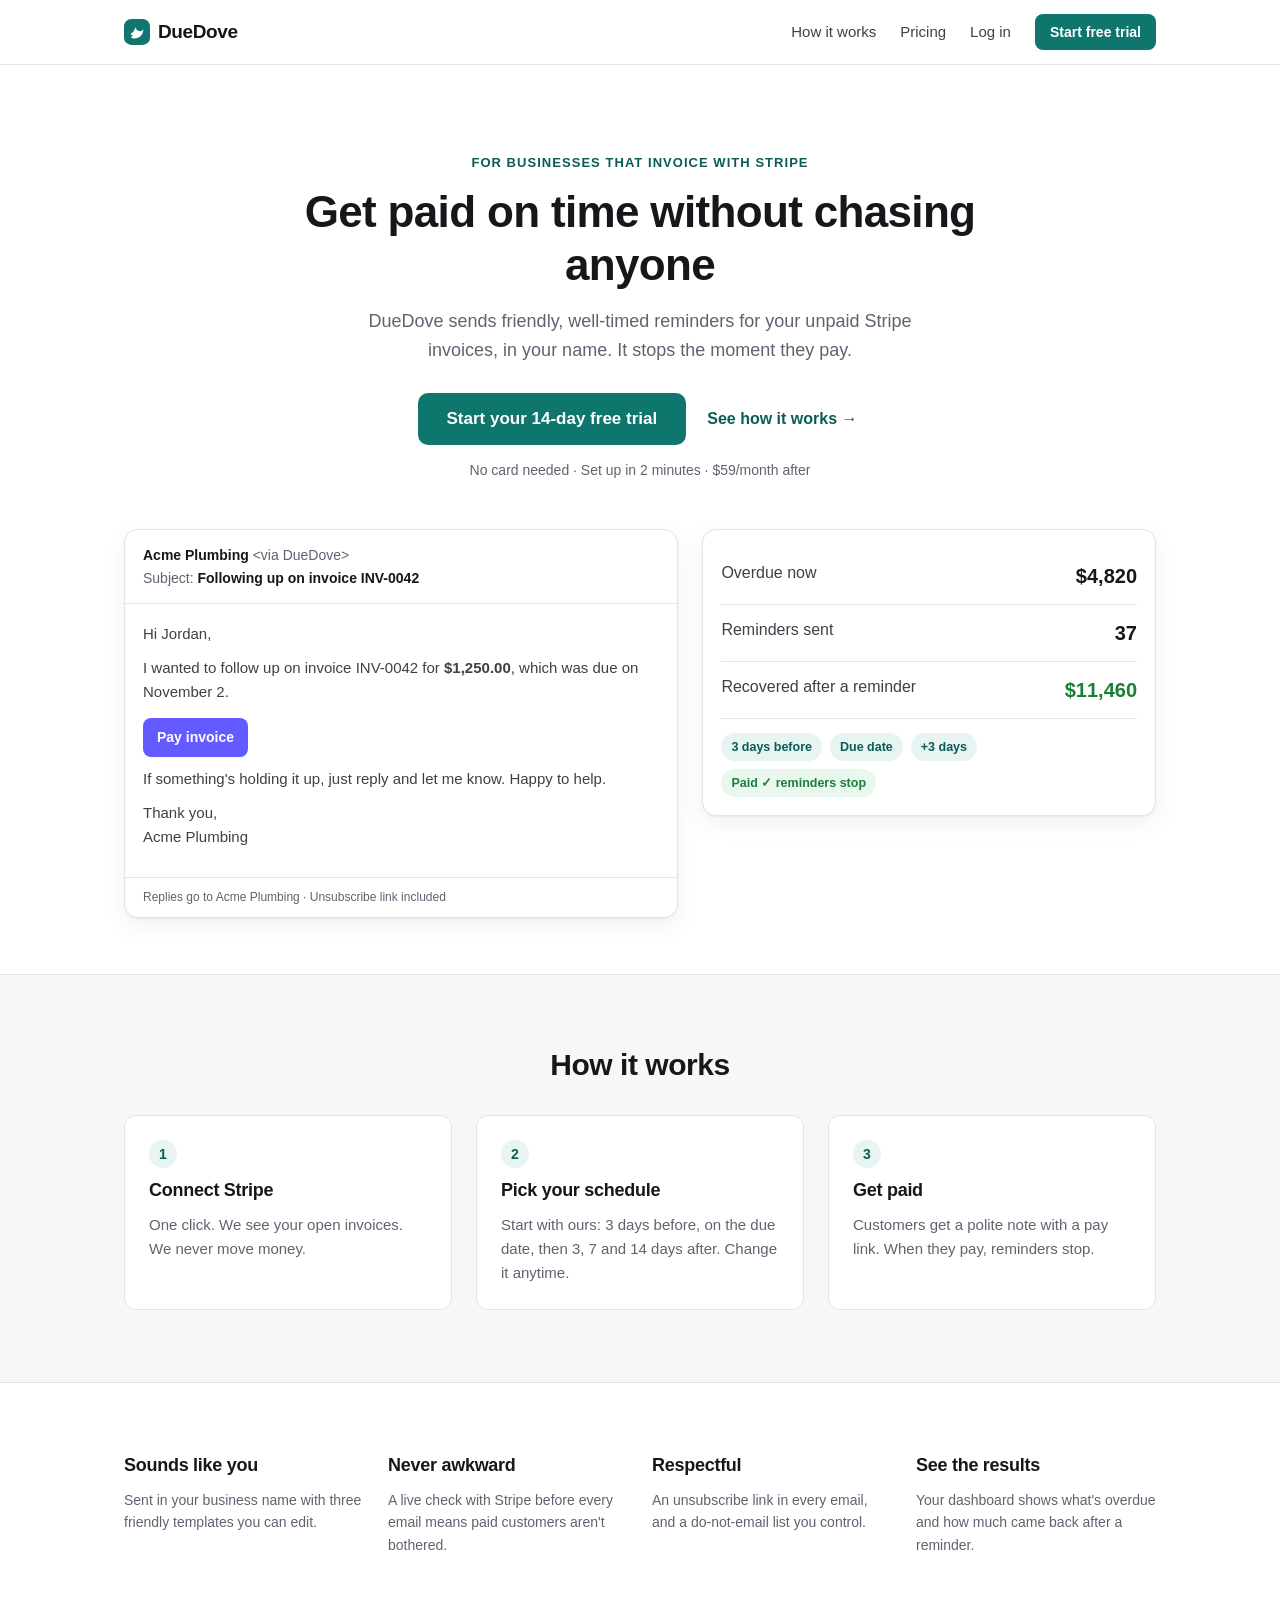
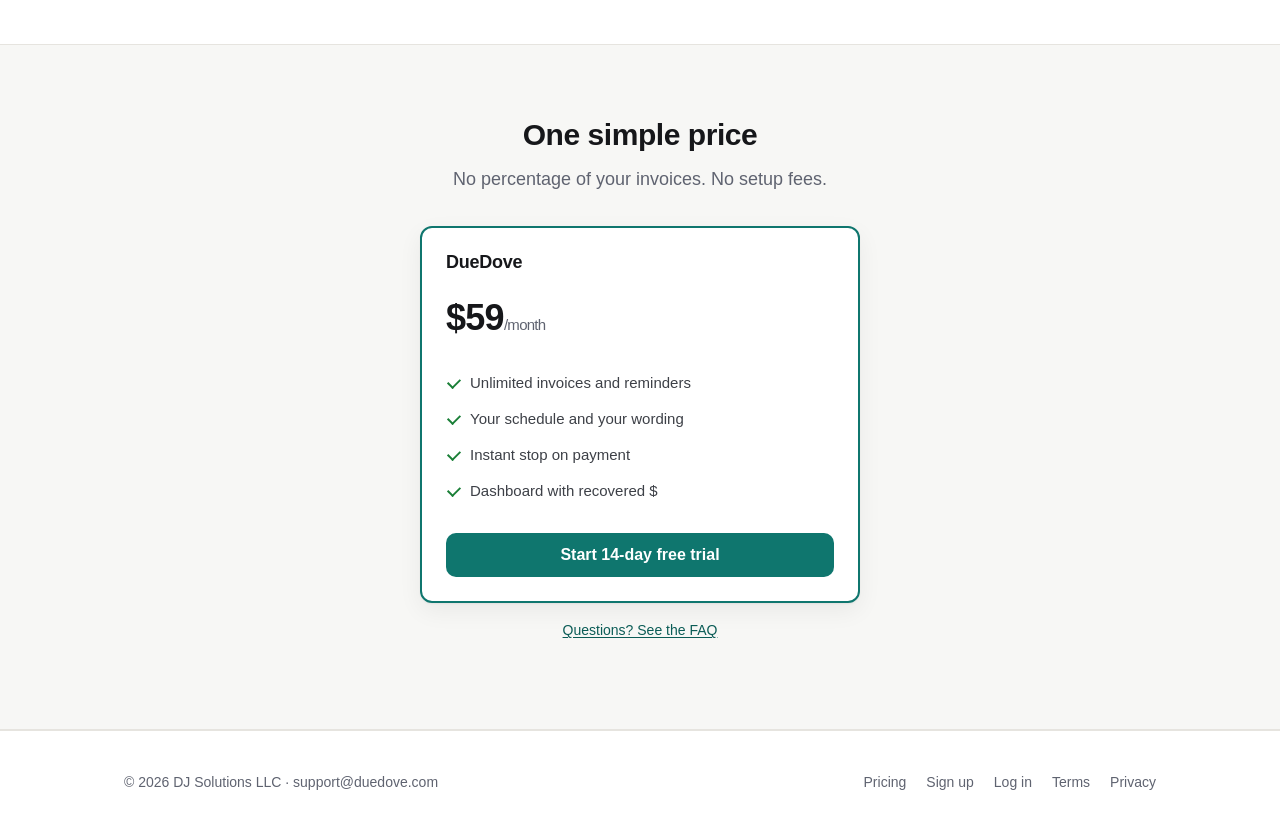
==== index.html @ 16558e78 "DueDove site: landing, pricing, signup, draft legal" ====
<!doctype html><html lang="en"><head><meta charset="utf-8"><meta http-equiv="Content-Security-Policy" content="default-src 'self'; style-src 'self' 'unsafe-inline'; img-src 'self' data:; form-action https://app.duedove.com; base-uri 'none'; object-src 'none'"><meta name="referrer" content="no-referrer">
<meta name="viewport" content="width=device-width,initial-scale=1"><title>DueDove: polite reminders for overdue Stripe invoices</title><meta name="description" content="DueDove connects to Stripe and sends friendly, scheduled reminders for overdue invoices, in your name. Stops the moment they pay. $59/month, 14-day free trial."><meta name="theme-color" content="#ffffff"><link rel="icon" href="data:image/svg+xml,%3Csvg xmlns='http://www.w3.org/2000/svg' viewBox='0 0 32 32'%3E%3Crect width='32' height='32' rx='9' fill='%230f766e'/%3E%3Cpath d='M8 18c3-1 5-4 6-8 1 3 3 5 7 5l3-2-1 4c-1 4-5 7-10 7-2 0-4-1-5-2l3-1c-1-1-2-2-3-3z' fill='%23fff'/%3E%3C/svg%3E"><link rel="stylesheet" href="/style.css"></head><body>
<header class="top"><div class="wrap"><a class="logo" href="/"><svg viewBox="0 0 32 32" aria-hidden="true"><rect width="32" height="32" rx="9" fill="#0f766e"/><path d="M8 18c3-1 5-4 6-8 1 3 3 5 7 5l3-2-1 4c-1 4-5 7-10 7-2 0-4-1-5-2l3-1c-1-1-2-2-3-3z" fill="#fff"/></svg>DueDove</a><nav class="nav"><a class="hide-sm" href="/#how">How it works</a><a class="hide-sm" href="/pricing.html">Pricing</a><a href="https://app.duedove.com/login">Log in</a><a class="btn sm" href="/signup.html">Start free trial</a></nav></div></header>
<main>
<section class="hero center"><div class="wrap">
<div class="eyebrow">For businesses that invoice with Stripe</div>
<h1>Get paid on time without chasing anyone</h1>
<p class="lead">DueDove sends friendly, well-timed reminders for your unpaid Stripe invoices, in your name. It stops the moment they pay.</p>
<div class="actions"><a class="btn lg" href="/signup.html">Start your 14-day free trial</a><a class="btn link" href="#how">See how it works →</a></div>
<p class="small" style="margin-top:14px">No card needed · Set up in 2 minutes · $59/month after</p>
<div class="mock"><div class="mail"><div class="hd"><b>Acme Plumbing</b> &lt;via DueDove&gt;<br>Subject: <b>Following up on invoice INV-0042</b></div>
<div class="bd"><p>Hi Jordan,</p><p>I wanted to follow up on invoice INV-0042 for <b>$1,250.00</b>, which was due on November 2.</p><span class="pay">Pay invoice</span><p>If something's holding it up, just reply and let me know. Happy to help.</p><p>Thank you,<br>Acme Plumbing</p></div>
<div class="ft">Replies go to Acme Plumbing · Unsubscribe link included</div></div>
<div class="dash"><div class="k"><span>Overdue now</span><b>$4,820</b></div><div class="k"><span>Reminders sent</span><b>37</b></div><div class="k good"><span>Recovered after a reminder</span><b>$11,460</b></div>
<div class="timeline"><span>3 days before</span><span>Due date</span><span>+3 days</span><span class="paid">Paid ✓ reminders stop</span></div></div></div>
</div></section>
<section class="soft" id="how"><div class="wrap"><h2 class="center" style="margin-bottom:32px">How it works</h2><div class="grid g3">
<div class="card step"><div class="n">1</div><h3>Connect Stripe</h3><p>One click. We see your open invoices. We never move money.</p></div>
<div class="card step"><div class="n">2</div><h3>Pick your schedule</h3><p>Start with ours: 3 days before, on the due date, then 3, 7 and 14 days after. Change it anytime.</p></div>
<div class="card step"><div class="n">3</div><h3>Get paid</h3><p>Customers get a polite note with a pay link. When they pay, reminders stop.</p></div></div></div></section>
<section><div class="wrap"><div class="grid g4">
<div><h3>Sounds like you</h3><p class="small">Sent in your business name with three friendly templates you can edit.</p></div>
<div><h3>Never awkward</h3><p class="small">A live check with Stripe before every email means paid customers aren't bothered.</p></div>
<div><h3>Respectful</h3><p class="small">An unsubscribe link in every email, and a do-not-email list you control.</p></div>
<div><h3>See the results</h3><p class="small">Your dashboard shows what's overdue and how much came back after a reminder.</p></div></div></div></section>
<section class="soft"><div class="wrap center"><h2>One simple price</h2><p class="lead">No percentage of your invoices. No setup fees.</p>
<div class="card plan pop price-hero" style="text-align:left"><h3>DueDove</h3><div class="price">$59<small>/month</small></div><ul><li>Unlimited invoices and reminders</li><li>Your schedule and your wording</li><li>Instant stop on payment</li><li>Dashboard with recovered $</li></ul><a class="btn" href="/signup.html">Start 14-day free trial</a></div>
<p class="small" style="margin-top:16px"><a href="/pricing.html">Questions? See the FAQ</a></p></div></section>
</main>
<footer><div class="wrap"><div>© 2026 DJ Solutions LLC · <a href="mailto:support@duedove.com">support@duedove.com</a></div><nav><a href="/pricing.html">Pricing</a><a href="/signup.html">Sign up</a><a href="https://app.duedove.com/login">Log in</a><a href="/terms.html">Terms</a><a href="/privacy.html">Privacy</a></nav></div></footer></body></html>
---- style.css ----
/* DueDove — calm, friendly, trustworthy. Type scale: 14/16/18/22/30/44. Spacing: 4/8/12/16/24/32/48/72/96 */
:root{
  --bg:#ffffff;--soft:#f7f7f5;--line:#e6e4df;--ink:#16171a;--body:#3d4047;--mute:#5f6370;
  --brand:#0f766e;--brand-ink:#0b5c56;--brand-soft:#e7f4f1;--code:#14161b;--code-ink:#e6e8ee;--ok:#1a7f37;--err:#b42318;
  --r:12px;--shadow:0 1px 2px rgba(16,17,20,.05),0 8px 24px rgba(16,17,20,.06);
  --font:-apple-system,BlinkMacSystemFont,"Segoe UI",Inter,Roboto,Helvetica,Arial,sans-serif;
  --mono:ui-monospace,SFMono-Regular,"SF Mono",Menlo,Consolas,monospace;
}
*{box-sizing:border-box}html{-webkit-text-size-adjust:100%}
body{margin:0;background:var(--bg);color:var(--body);font:16px/1.6 var(--font);-webkit-font-smoothing:antialiased}
img{max-width:100%;display:block}
a{color:var(--brand-ink);text-underline-offset:2px}a:hover{color:var(--brand)}
:focus-visible{outline:3px solid #5eb8ad;outline-offset:2px;border-radius:6px}
h1,h2,h3{color:var(--ink);line-height:1.2;letter-spacing:-.015em;margin:0 0 12px}
h1{font-size:44px;font-weight:750}h2{font-size:30px;font-weight:700}h3{font-size:18px;font-weight:650}
p{margin:0 0 16px}.lead{font-size:18px;color:var(--mute);max-width:600px}
.small{font-size:14px;color:var(--mute)}.center{text-align:center}.center .lead{margin-left:auto;margin-right:auto}
.wrap{max-width:1080px;margin:0 auto;padding:0 24px}.narrow{max-width:640px}
/* header */
.top{position:sticky;top:0;z-index:10;background:rgba(255,255,255,.9);backdrop-filter:saturate(1.4) blur(10px);border-bottom:1px solid var(--line)}
.top .wrap{display:flex;align-items:center;justify-content:space-between;height:64px;gap:16px}
.logo{display:flex;align-items:center;gap:8px;font-weight:800;font-size:19px;color:var(--ink);text-decoration:none;letter-spacing:-.02em}
.logo svg{width:26px;height:26px;flex:none}
.nav{display:flex;align-items:center;gap:24px}.nav a{color:var(--body);text-decoration:none;font-size:15px}.nav a:hover,.nav a[aria-current]{color:var(--ink)}
.nav a.btn{color:#fff}
/* buttons */
.btn{display:inline-flex;align-items:center;justify-content:center;gap:8px;min-height:44px;padding:0 20px;border-radius:10px;border:1px solid transparent;
  background:var(--brand);color:#fff;font:600 16px/1 var(--font);text-decoration:none;cursor:pointer;transition:background .15s,border-color .15s}
.btn:hover{background:var(--brand-ink);color:#fff}.btn:disabled{opacity:.6;cursor:wait}
.btn.lg{min-height:52px;padding:0 28px;font-size:17px}.btn.sm{min-height:36px;padding:0 14px;font-size:14px;border-radius:8px}
.btn.alt{background:#fff;color:var(--ink);border-color:var(--line)}.btn.alt:hover{border-color:#c9c6bf;background:var(--soft);color:var(--ink)}
.btn.link{background:none;color:var(--brand-ink);padding:0 4px}.btn.link:hover{text-decoration:underline;background:none}
/* sections */
section{padding:72px 0}section.tight{padding:48px 0}.soft{background:var(--soft);border-top:1px solid var(--line);border-bottom:1px solid var(--line)}
.eyebrow{font-size:13px;font-weight:700;letter-spacing:.08em;text-transform:uppercase;color:var(--brand-ink);margin-bottom:12px}
.hero{padding:88px 0 56px}.hero h1{max-width:760px;margin:0 auto 16px}.hero .actions{display:flex;gap:16px;justify-content:center;align-items:center;flex-wrap:wrap;margin-top:28px}
.grid{display:grid;gap:24px}.g2{grid-template-columns:1fr 1fr}.g3{grid-template-columns:repeat(3,1fr)}.g4{grid-template-columns:repeat(4,1fr)}
.card{background:#fff;border:1px solid var(--line);border-radius:var(--r);padding:24px}
.card p{color:var(--mute);margin:0;font-size:15px}
.step .n{display:inline-grid;place-items:center;width:28px;height:28px;border-radius:50%;background:var(--brand-soft);color:var(--brand-ink);font-weight:700;font-size:14px;margin-bottom:12px}
/* demo */
.demo{display:grid;grid-template-columns:1.25fr .75fr;gap:24px;align-items:center;margin-top:48px}
.paper{max-width:300px;margin:0 auto;background:#fff;border:1px solid var(--line);border-radius:10px;box-shadow:var(--shadow);overflow:hidden}
.arrow{font-size:13px;color:var(--mute);text-align:center;margin-top:8px}
/* templates */
.tpl{text-decoration:none;color:inherit}.tpl .thumb{background:var(--soft);border:1px solid var(--line);border-radius:var(--r);height:260px;display:grid;place-items:center;padding:20px;overflow:hidden;transition:border-color .15s}
.tpl:hover .thumb{border-color:#d6d2ca}.tpl .thumb img{max-height:220px;width:auto;border-radius:4px;box-shadow:var(--shadow);background:#fff}
.tpl h3{margin:16px 0 4px}.tpl p{color:var(--mute);font-size:15px;margin:0}
/* code */
pre,.code{position:relative;background:var(--code);color:var(--code-ink);border-radius:var(--r);padding:20px;overflow:auto;font:13.5px/1.65 var(--mono);margin:0 0 16px}
.code .copy,pre .copy{position:absolute;top:10px;right:10px;background:#2a2e37;color:#cfd3dc;border:1px solid #3a3f4b;border-radius:6px;font:600 12px var(--font);padding:5px 10px;cursor:pointer}
.code .copy:hover,pre .copy:hover{background:#353a45;color:#fff}
.t-k{color:#ff9e64}.t-s{color:#9ece6a}.t-c{color:#7a8194}
code{font-family:var(--mono);font-size:.9em}p code,li code,td code{background:var(--soft);border:1px solid var(--line);padding:1px 5px;border-radius:5px;color:var(--ink)}
/* pricing */
.plan{display:flex;flex-direction:column}.plan .price{font-size:36px;font-weight:750;color:var(--ink);letter-spacing:-.02em;margin:4px 0 2px}.plan .price small{font-size:15px;font-weight:500;color:var(--mute)}
.plan ul{list-style:none;padding:0;margin:16px 0 24px;flex:1}.plan li{padding:6px 0 6px 24px;position:relative;font-size:15px}.plan li:before{content:"";position:absolute;left:2px;top:13px;width:10px;height:6px;border-left:2px solid var(--ok);border-bottom:2px solid var(--ok);transform:rotate(-45deg)}
.plan.pop{border:2px solid var(--brand);box-shadow:var(--shadow)}.badge{display:inline-block;font-size:12px;font-weight:700;color:var(--brand-ink);background:var(--brand-soft);padding:2px 8px;border-radius:99px;margin-left:8px;vertical-align:middle}
.faq h3{font-size:16px;margin-bottom:4px}.faq p{color:var(--mute);font-size:15px}
/* forms */
.panel{background:#fff;border:1px solid var(--line);border-radius:16px;padding:32px;box-shadow:var(--shadow)}
label{display:block;font-weight:600;color:var(--ink);font-size:15px;margin:0 0 8px}
input[type=email],input[type=text],input[type=password]{width:100%;min-height:48px;padding:0 14px;border:1px solid #cfccc5;border-radius:10px;font:16px var(--font);color:var(--ink);background:#fff}
input:focus{outline:none;border-color:var(--brand);box-shadow:0 0 0 3px rgba(15,118,110,.18)}
.row{display:flex;gap:12px}.row input{flex:1}
.hp{position:absolute!important;left:-10000px;width:1px;height:1px;overflow:hidden}
.msg{display:none;margin-top:16px;padding:12px 14px;border-radius:10px;font-size:15px}.msg.err{display:block;background:#fef3f2;border:1px solid #fecdca;color:var(--err)}.msg.ok{display:block;background:#ecfdf3;border:1px solid #abefc6;color:var(--ok)}
.keybox{display:flex;flex-wrap:wrap;align-items:center;gap:8px;margin:8px 0 16px}
.keybox code{flex:1 1 260px;min-height:44px;display:flex;align-items:center;background:var(--soft);border:1px solid var(--line);border-radius:10px;padding:0 14px;font:14px var(--mono);color:var(--ink);word-break:break-all}
.note{background:var(--brand-soft);border:1px solid #b7ddd6;color:#0b4a45;border-radius:10px;padding:12px 14px;font-size:15px;margin:0 0 20px}
.plans{display:grid;grid-template-columns:repeat(3,1fr);gap:12px;margin:12px 0}
.plans button{cursor:pointer;text-align:left;background:#fff;border:1px solid var(--line);border-radius:10px;padding:14px 16px;font:15px var(--font);color:var(--mute);min-height:44px}
.plans button b{display:block;color:var(--ink);font-size:16px}.plans button:hover,.plans button.sel{border-color:var(--brand);background:var(--brand-soft)}
.divider{height:1px;background:var(--line);margin:32px 0}
.hidden{display:none!important}
/* docs */
.docs{display:grid;grid-template-columns:220px minmax(0,1fr);gap:48px;padding:48px 0}
.docs aside{position:sticky;top:88px;align-self:start;max-height:calc(100vh - 110px);overflow:auto}
.docs aside a{display:block;color:var(--mute);text-decoration:none;font-size:14px;padding:6px 10px;border-radius:6px;border-left:2px solid transparent}
.docs aside a:hover{color:var(--ink);background:var(--soft)}.docs aside a.on{color:var(--ink);border-left-color:var(--brand);background:var(--soft)}
.docs aside .grp{font-size:12px;font-weight:700;text-transform:uppercase;letter-spacing:.06em;color:var(--ink);margin:16px 10px 6px}
.docs h2{font-size:24px;margin-top:56px;padding-top:8px;scroll-margin-top:84px}.docs h3{margin-top:28px;scroll-margin-top:84px}
.docs table{width:100%;border-collapse:collapse;font-size:14.5px;margin:8px 0 20px}.docs th{text-align:left;color:var(--ink);font-weight:600}
.docs td,.docs th{border-bottom:1px solid var(--line);padding:10px 8px;vertical-align:top}.docs td:first-child{white-space:nowrap}
.tabs{display:flex;gap:4px;margin-bottom:-1px}.tabs button{background:var(--soft);color:var(--mute);border:1px solid var(--line);border-bottom:0;padding:6px 14px;border-radius:8px 8px 0 0;cursor:pointer;font:600 13px var(--font)}
.tabs button.on{background:var(--code);color:#fff;border-color:var(--code)}.tabs+div pre,.tabs~pre{border-top-left-radius:0}
.method{display:inline-block;font:700 12px var(--mono);padding:2px 7px;border-radius:5px;background:#e8f2ff;color:#0b5cad;margin-right:6px;vertical-align:2px}.method.get{background:#e9f7ef;color:var(--ok)}
/* legal */
.legal{max-width:720px;padding:56px 24px}.legal h1{font-size:36px}.legal h2{font-size:20px;margin-top:32px}.legal li{margin-bottom:6px}
.draft{background:#fffaeb;border:1px solid #fedf89;color:#7a4b00;border-radius:10px;padding:12px 16px}
/* footer */
footer{border-top:1px solid var(--line);padding:40px 0;color:var(--mute);font-size:14px}
footer .wrap{display:flex;justify-content:space-between;gap:24px;flex-wrap:wrap}footer nav{display:flex;flex-wrap:wrap;gap:8px 20px}footer a{color:var(--mute);text-decoration:none}footer a:hover{color:var(--ink)}
/* subscribed banner */
.banner{background:#ecfdf3;border-bottom:1px solid #abefc6;color:var(--ok);text-align:center;padding:12px;font-weight:600}
/* responsive */
@media (max-width:900px){.g4{grid-template-columns:1fr 1fr}.g3{grid-template-columns:1fr}.demo{grid-template-columns:1fr}.docs{grid-template-columns:1fr;gap:0}.docs aside{position:static;max-height:none;display:flex;gap:6px;overflow-x:auto;padding-bottom:12px;border-bottom:1px solid var(--line);margin-bottom:8px}.docs aside .grp{display:none}.docs aside a{white-space:nowrap;border:1px solid var(--line);border-radius:99px}}
@media (max-width:640px){
  h1{font-size:32px}h2{font-size:24px}.lead{font-size:17px}section{padding:56px 0}.hero{padding:56px 0 40px}
  .wrap{padding:0 20px}.g2,.g4{grid-template-columns:1fr}.nav .hide-sm{display:none}.nav .btn{min-height:38px;padding:0 14px;font-size:14px}
  .plans{grid-template-columns:1fr}.row{flex-direction:column}.panel{padding:22px;border-radius:14px}.tpl .thumb{height:220px}
  pre{font-size:12.5px;padding:16px}.docs td:first-child{white-space:normal}.hero .actions .btn{width:100%}
}
@media (prefers-reduced-motion:reduce){*{transition:none!important}}
main{min-height:calc(100vh - 190px)}
.demo>div,.docs>div{min-width:0}
@media (max-width:640px){.docs table{display:block;overflow-x:auto}.docs aside{margin:0 -20px 8px;padding:0 20px 12px}}
p code,li code{overflow-wrap:anywhere}

/* DueDove extras */
.mock{display:grid;grid-template-columns:1.1fr .9fr;gap:24px;margin-top:48px;text-align:left;align-items:start}
.mail{background:#fff;border:1px solid var(--line);border-radius:14px;box-shadow:var(--shadow);overflow:hidden}
.mail .hd{padding:14px 18px;border-bottom:1px solid var(--line);font-size:14px;color:var(--mute)}.mail .hd b{color:var(--ink)}
.mail .bd{padding:18px;font-size:15px;line-height:1.6}.mail .bd p{margin:0 0 10px}.mail .pay{display:inline-block;background:#635bff;color:#fff;border-radius:8px;padding:8px 14px;font-weight:600;font-size:14px;margin:4px 0 10px}
.mail .ft{font-size:12px;color:var(--mute);border-top:1px solid var(--line);padding:10px 18px}
.dash{background:#fff;border:1px solid var(--line);border-radius:14px;box-shadow:var(--shadow);padding:18px}
.dash .k{display:flex;justify-content:space-between;padding:12px 0;border-bottom:1px solid var(--line)}.dash .k:last-of-type{border:0}.dash .k b{color:var(--ink);font-size:20px}.dash .k.good b{color:var(--ok)}
.timeline{display:flex;gap:8px;flex-wrap:wrap;margin-top:14px}.timeline span{font-size:12.5px;padding:4px 10px;border-radius:99px;background:var(--brand-soft);color:var(--brand-ink);font-weight:600}
.timeline span.paid{background:#e9f7ef;color:var(--ok)}
.price-hero{max-width:440px;margin:32px auto 0}
.checks{list-style:none;padding:0;margin:0}.checks li{padding:6px 0 6px 26px;position:relative}.checks li:before{content:"";position:absolute;left:2px;top:13px;width:10px;height:6px;border-left:2px solid var(--ok);border-bottom:2px solid var(--ok);transform:rotate(-45deg)}
@media (max-width:820px){.mock{grid-template-columns:1fr}}
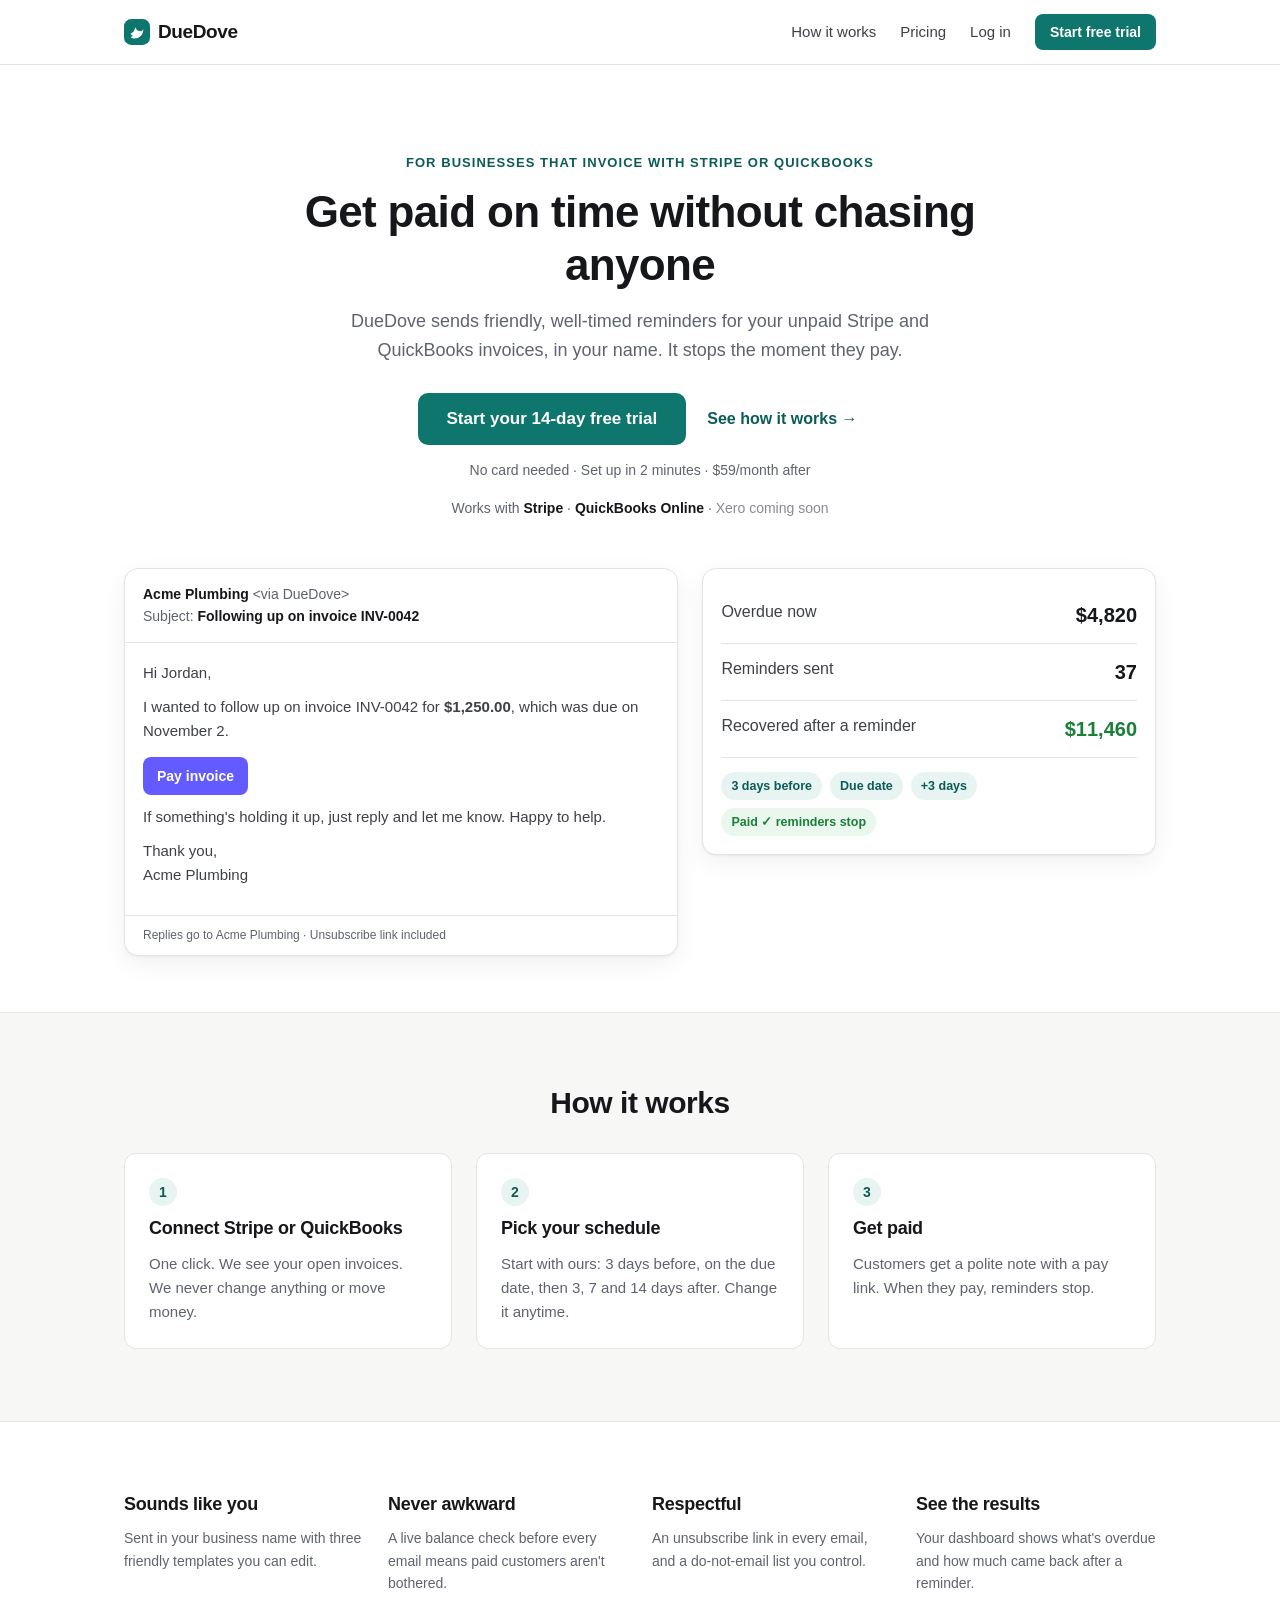
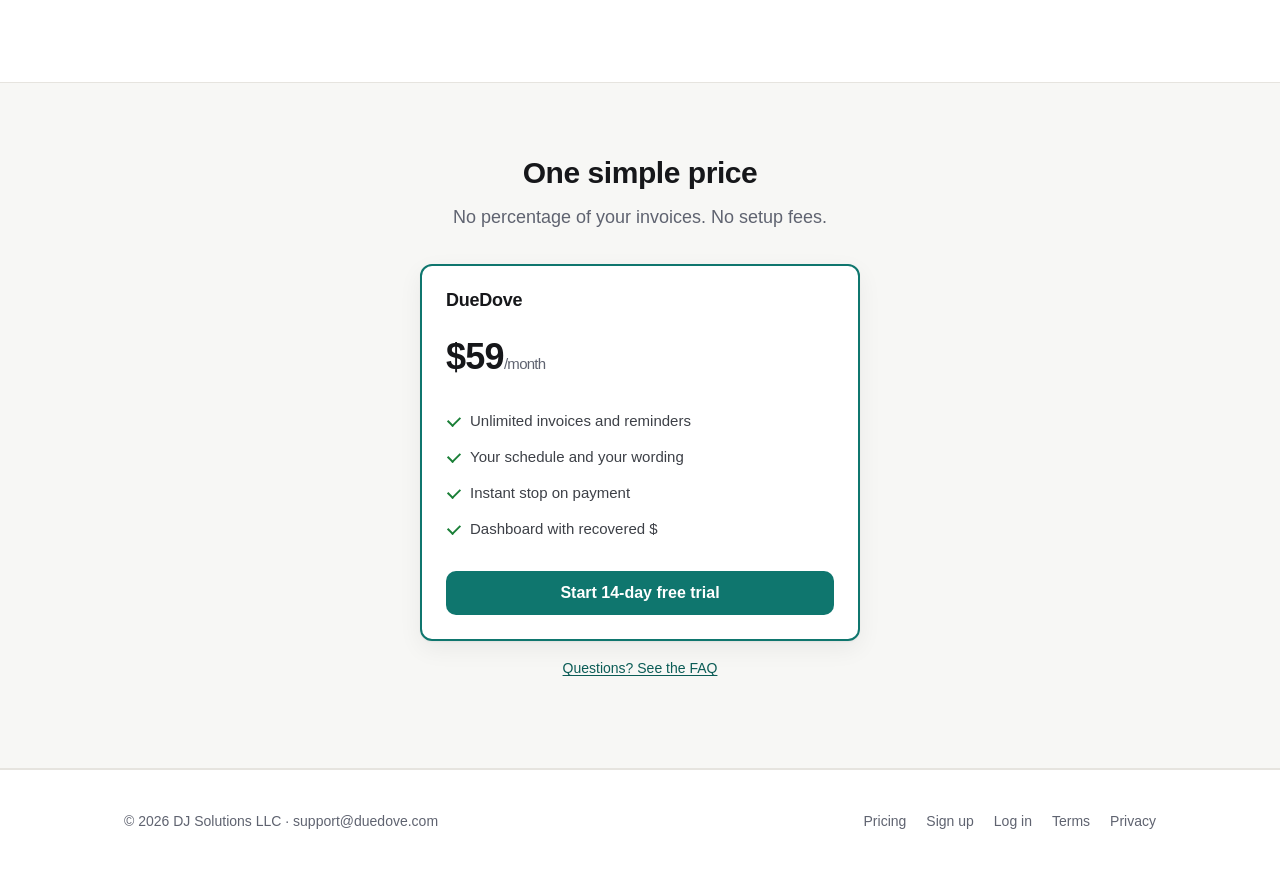
==== commit 3fe27c9e: "Final legal pages; QuickBooks Online on landing and FAQ; review screenshots" ====
--- a/index.html
+++ b/index.html
@@ -1,13 +1,14 @@
 <!doctype html><html lang="en"><head><meta charset="utf-8"><meta http-equiv="Content-Security-Policy" content="default-src 'self'; style-src 'self' 'unsafe-inline'; img-src 'self' data:; form-action https://app.duedove.com; base-uri 'none'; object-src 'none'"><meta name="referrer" content="no-referrer">
-<meta name="viewport" content="width=device-width,initial-scale=1"><title>DueDove: polite reminders for overdue Stripe invoices</title><meta name="description" content="DueDove connects to Stripe and sends friendly, scheduled reminders for overdue invoices, in your name. Stops the moment they pay. $59/month, 14-day free trial."><meta name="theme-color" content="#ffffff"><link rel="icon" href="data:image/svg+xml,%3Csvg xmlns='http://www.w3.org/2000/svg' viewBox='0 0 32 32'%3E%3Crect width='32' height='32' rx='9' fill='%230f766e'/%3E%3Cpath d='M8 18c3-1 5-4 6-8 1 3 3 5 7 5l3-2-1 4c-1 4-5 7-10 7-2 0-4-1-5-2l3-1c-1-1-2-2-3-3z' fill='%23fff'/%3E%3C/svg%3E"><link rel="stylesheet" href="/style.css"></head><body>
+<meta name="viewport" content="width=device-width,initial-scale=1"><title>DueDove: polite reminders for overdue Stripe and QuickBooks invoices</title><meta name="description" content="DueDove connects to Stripe or QuickBooks Online and sends friendly, scheduled reminders for overdue invoices, in your name. Stops the moment they pay. $59/month, 14-day free trial."><meta name="theme-color" content="#ffffff"><link rel="icon" href="data:image/svg+xml,%3Csvg xmlns='http://www.w3.org/2000/svg' viewBox='0 0 32 32'%3E%3Crect width='32' height='32' rx='9' fill='%230f766e'/%3E%3Cpath d='M8 18c3-1 5-4 6-8 1 3 3 5 7 5l3-2-1 4c-1 4-5 7-10 7-2 0-4-1-5-2l3-1c-1-1-2-2-3-3z' fill='%23fff'/%3E%3C/svg%3E"><link rel="stylesheet" href="/style.css"></head><body>
 <header class="top"><div class="wrap"><a class="logo" href="/"><svg viewBox="0 0 32 32" aria-hidden="true"><rect width="32" height="32" rx="9" fill="#0f766e"/><path d="M8 18c3-1 5-4 6-8 1 3 3 5 7 5l3-2-1 4c-1 4-5 7-10 7-2 0-4-1-5-2l3-1c-1-1-2-2-3-3z" fill="#fff"/></svg>DueDove</a><nav class="nav"><a class="hide-sm" href="/#how">How it works</a><a class="hide-sm" href="/pricing.html">Pricing</a><a href="https://app.duedove.com/login">Log in</a><a class="btn sm" href="/signup.html">Start free trial</a></nav></div></header>
 <main>
 <section class="hero center"><div class="wrap">
-<div class="eyebrow">For businesses that invoice with Stripe</div>
+<div class="eyebrow">For businesses that invoice with Stripe or QuickBooks</div>
 <h1>Get paid on time without chasing anyone</h1>
-<p class="lead">DueDove sends friendly, well-timed reminders for your unpaid Stripe invoices, in your name. It stops the moment they pay.</p>
+<p class="lead">DueDove sends friendly, well-timed reminders for your unpaid Stripe and QuickBooks invoices, in your name. It stops the moment they pay.</p>
 <div class="actions"><a class="btn lg" href="/signup.html">Start your 14-day free trial</a><a class="btn link" href="#how">See how it works →</a></div>
 <p class="small" style="margin-top:14px">No card needed · Set up in 2 minutes · $59/month after</p>
+<p class="works small">Works with <b>Stripe</b> · <b>QuickBooks Online</b> · <span>Xero coming soon</span></p>
 <div class="mock"><div class="mail"><div class="hd"><b>Acme Plumbing</b> &lt;via DueDove&gt;<br>Subject: <b>Following up on invoice INV-0042</b></div>
 <div class="bd"><p>Hi Jordan,</p><p>I wanted to follow up on invoice INV-0042 for <b>$1,250.00</b>, which was due on November 2.</p><span class="pay">Pay invoice</span><p>If something's holding it up, just reply and let me know. Happy to help.</p><p>Thank you,<br>Acme Plumbing</p></div>
 <div class="ft">Replies go to Acme Plumbing · Unsubscribe link included</div></div>
@@ -15,12 +16,12 @@
 <div class="timeline"><span>3 days before</span><span>Due date</span><span>+3 days</span><span class="paid">Paid ✓ reminders stop</span></div></div></div>
 </div></section>
 <section class="soft" id="how"><div class="wrap"><h2 class="center" style="margin-bottom:32px">How it works</h2><div class="grid g3">
-<div class="card step"><div class="n">1</div><h3>Connect Stripe</h3><p>One click. We see your open invoices. We never move money.</p></div>
+<div class="card step"><div class="n">1</div><h3>Connect Stripe or QuickBooks</h3><p>One click. We see your open invoices. We never change anything or move money.</p></div>
 <div class="card step"><div class="n">2</div><h3>Pick your schedule</h3><p>Start with ours: 3 days before, on the due date, then 3, 7 and 14 days after. Change it anytime.</p></div>
 <div class="card step"><div class="n">3</div><h3>Get paid</h3><p>Customers get a polite note with a pay link. When they pay, reminders stop.</p></div></div></div></section>
 <section><div class="wrap"><div class="grid g4">
 <div><h3>Sounds like you</h3><p class="small">Sent in your business name with three friendly templates you can edit.</p></div>
-<div><h3>Never awkward</h3><p class="small">A live check with Stripe before every email means paid customers aren't bothered.</p></div>
+<div><h3>Never awkward</h3><p class="small">A live balance check before every email means paid customers aren't bothered.</p></div>
 <div><h3>Respectful</h3><p class="small">An unsubscribe link in every email, and a do-not-email list you control.</p></div>
 <div><h3>See the results</h3><p class="small">Your dashboard shows what's overdue and how much came back after a reminder.</p></div></div></div></section>
 <section class="soft"><div class="wrap center"><h2>One simple price</h2><p class="lead">No percentage of your invoices. No setup fees.</p>
--- a/style.css
+++ b/style.css
@@ -120,3 +120,5 @@
 .price-hero{max-width:440px;margin:32px auto 0}
 .checks{list-style:none;padding:0;margin:0}.checks li{padding:6px 0 6px 26px;position:relative}.checks li:before{content:"";position:absolute;left:2px;top:13px;width:10px;height:6px;border-left:2px solid var(--ok);border-bottom:2px solid var(--ok);transform:rotate(-45deg)}
 @media (max-width:820px){.mock{grid-template-columns:1fr}}
+
+.works{margin-top:10px;color:var(--mute)}.works b{color:var(--ink,#111);font-weight:600}.works span{opacity:.75}
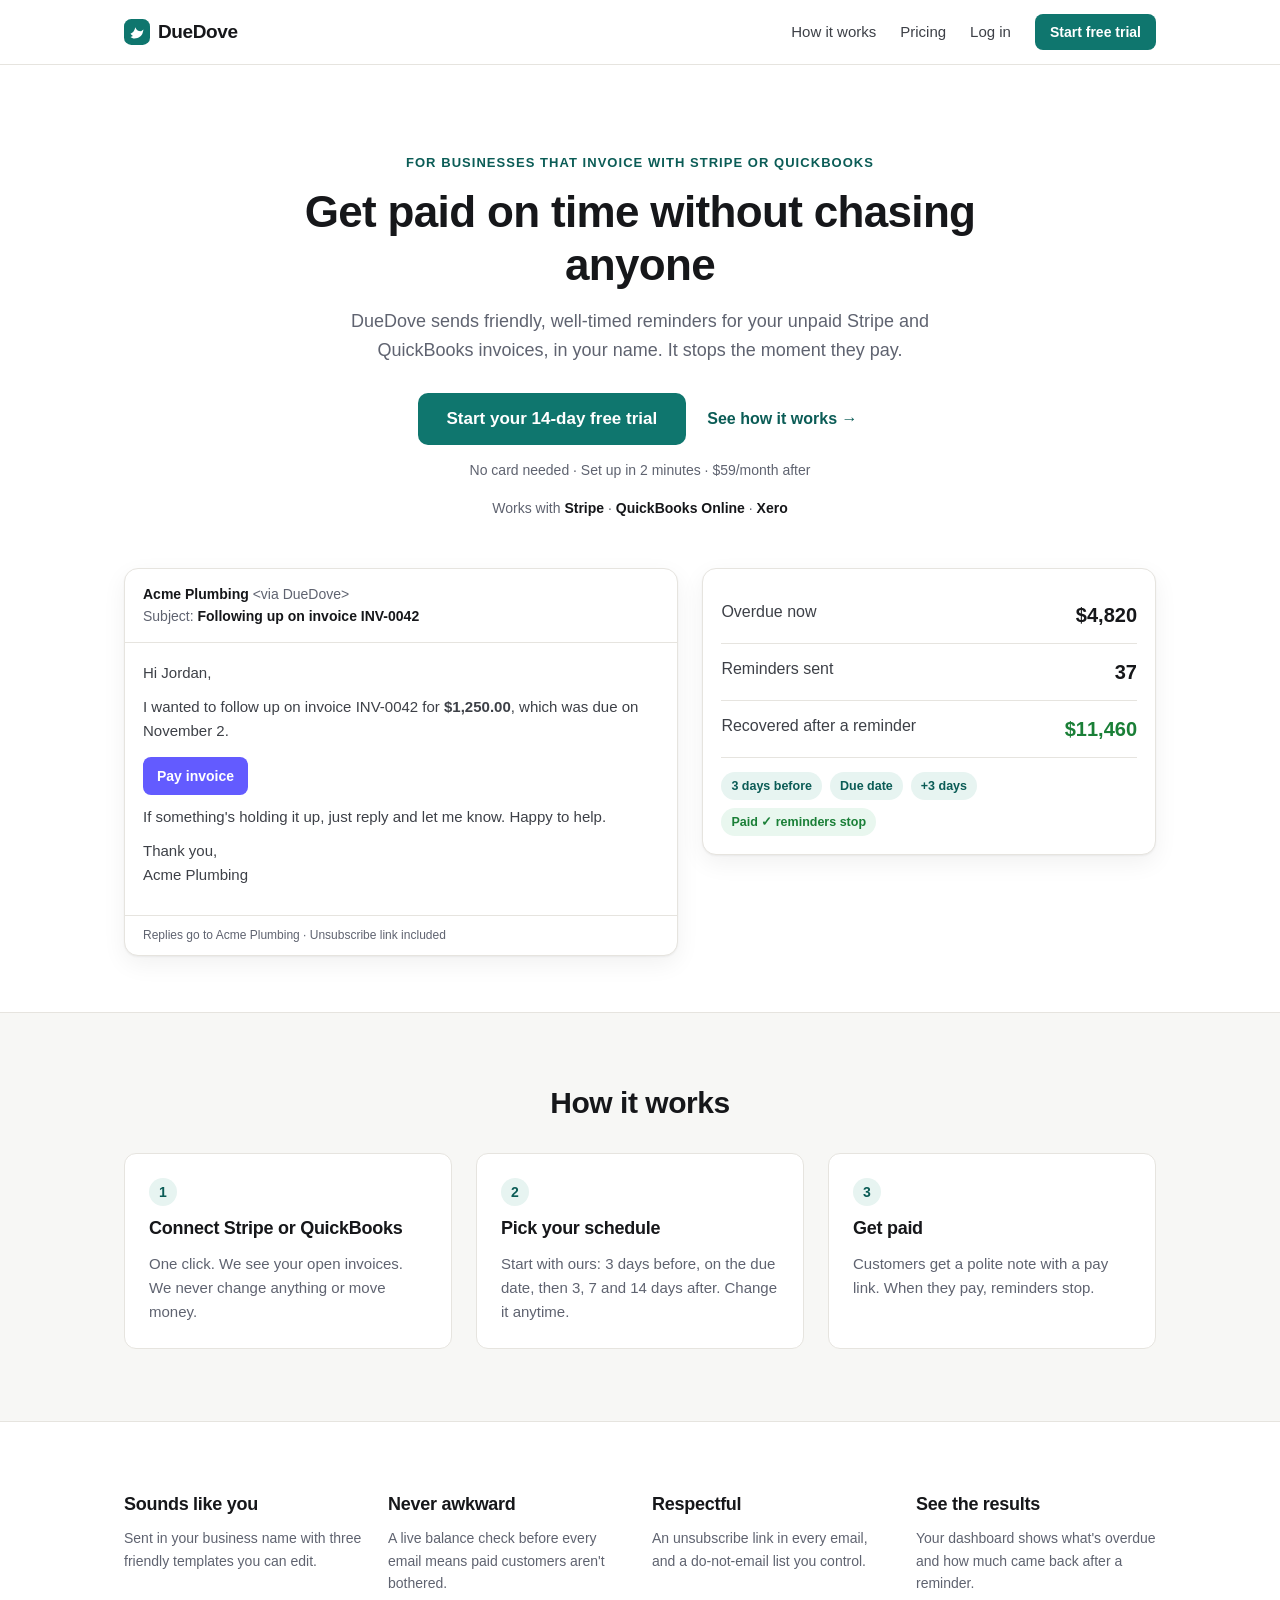
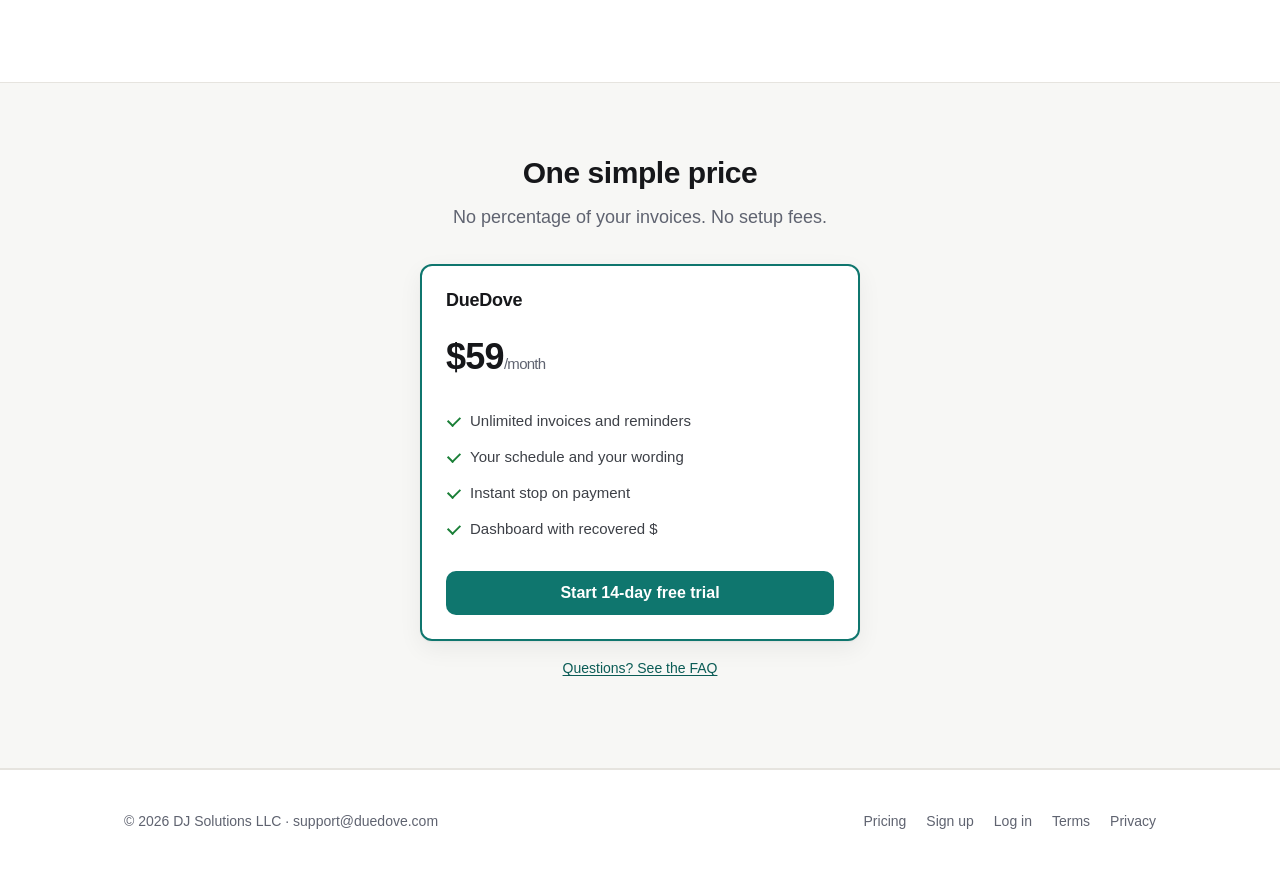
==== commit aeedbf82: "Xero is live: drop 'coming soon' copy" ====
--- a/index.html
+++ b/index.html
@@ -8,7 +8,7 @@
 <p class="lead">DueDove sends friendly, well-timed reminders for your unpaid Stripe and QuickBooks invoices, in your name. It stops the moment they pay.</p>
 <div class="actions"><a class="btn lg" href="/signup.html">Start your 14-day free trial</a><a class="btn link" href="#how">See how it works →</a></div>
 <p class="small" style="margin-top:14px">No card needed · Set up in 2 minutes · $59/month after</p>
-<p class="works small">Works with <b>Stripe</b> · <b>QuickBooks Online</b> · <span>Xero coming soon</span></p>
+<p class="works small">Works with <b>Stripe</b> · <b>QuickBooks Online</b> · <b>Xero</b></p>
 <div class="mock"><div class="mail"><div class="hd"><b>Acme Plumbing</b> &lt;via DueDove&gt;<br>Subject: <b>Following up on invoice INV-0042</b></div>
 <div class="bd"><p>Hi Jordan,</p><p>I wanted to follow up on invoice INV-0042 for <b>$1,250.00</b>, which was due on November 2.</p><span class="pay">Pay invoice</span><p>If something's holding it up, just reply and let me know. Happy to help.</p><p>Thank you,<br>Acme Plumbing</p></div>
 <div class="ft">Replies go to Acme Plumbing · Unsubscribe link included</div></div>
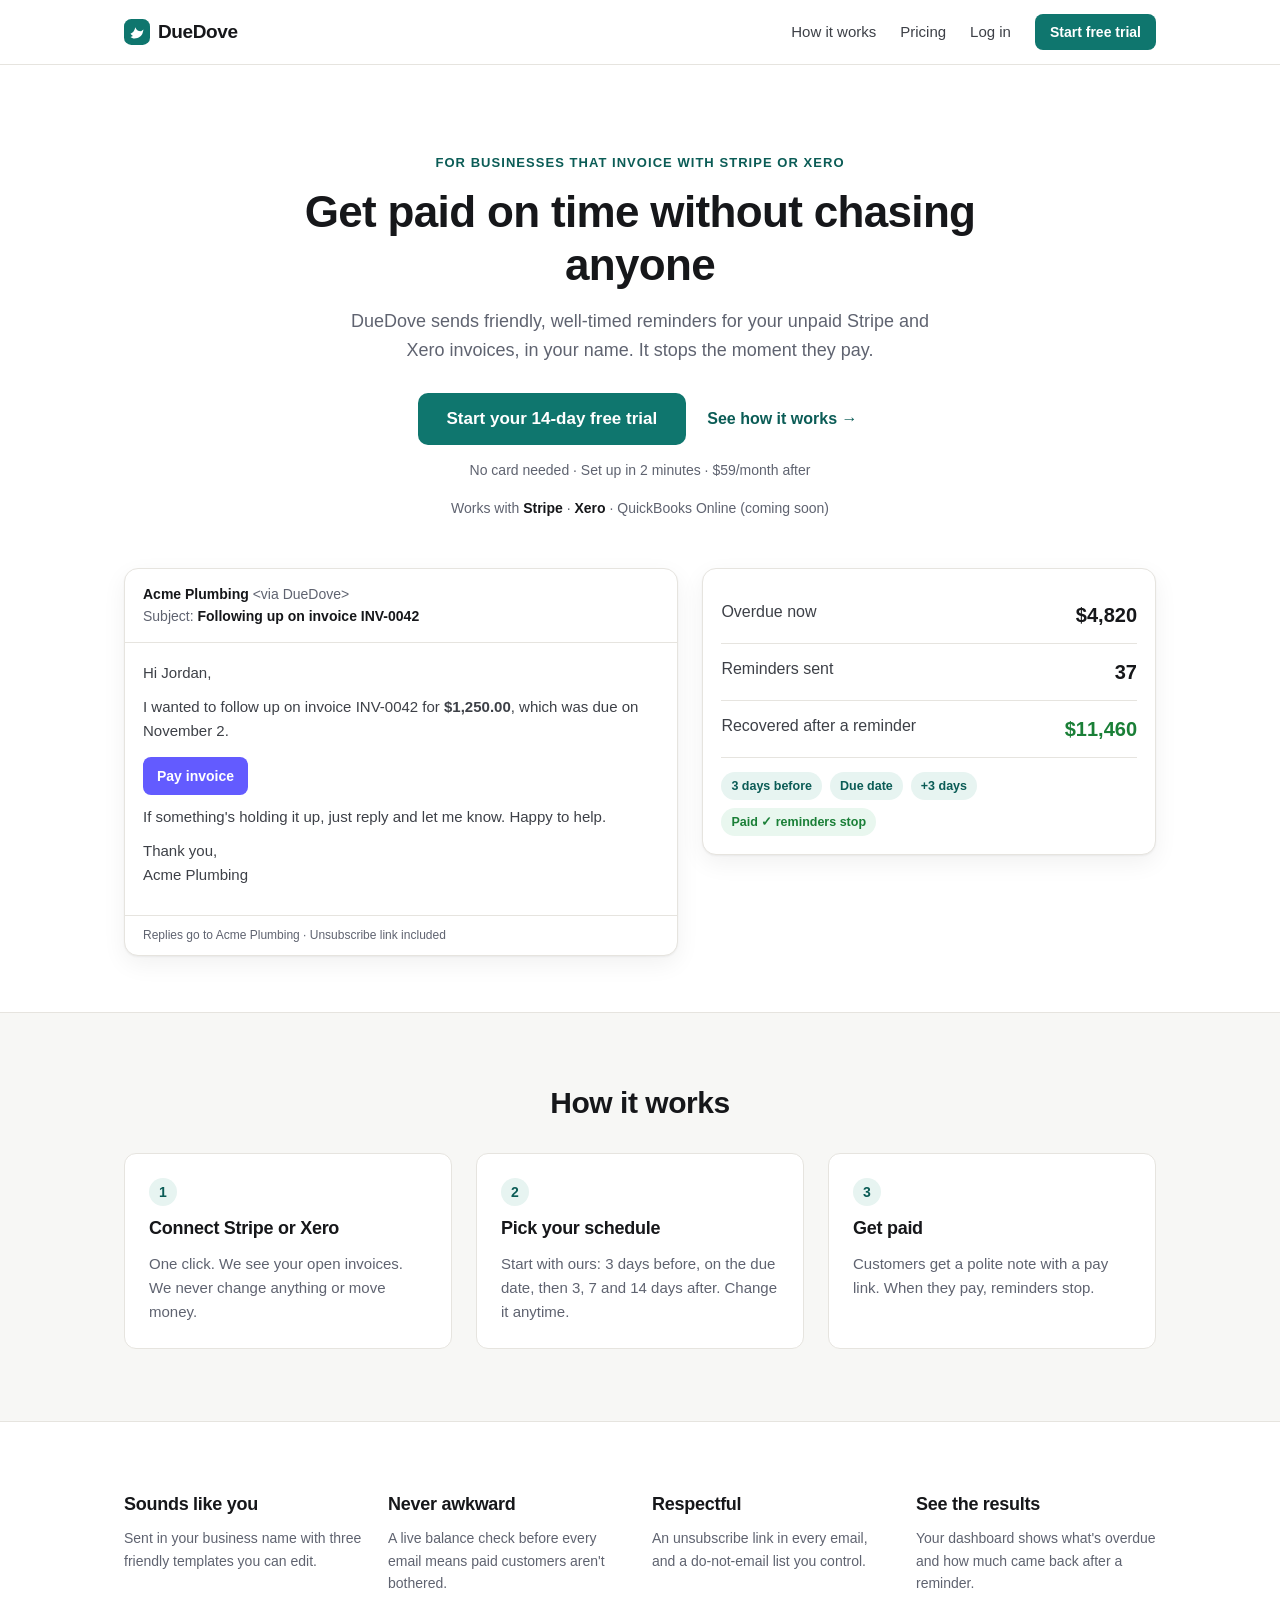
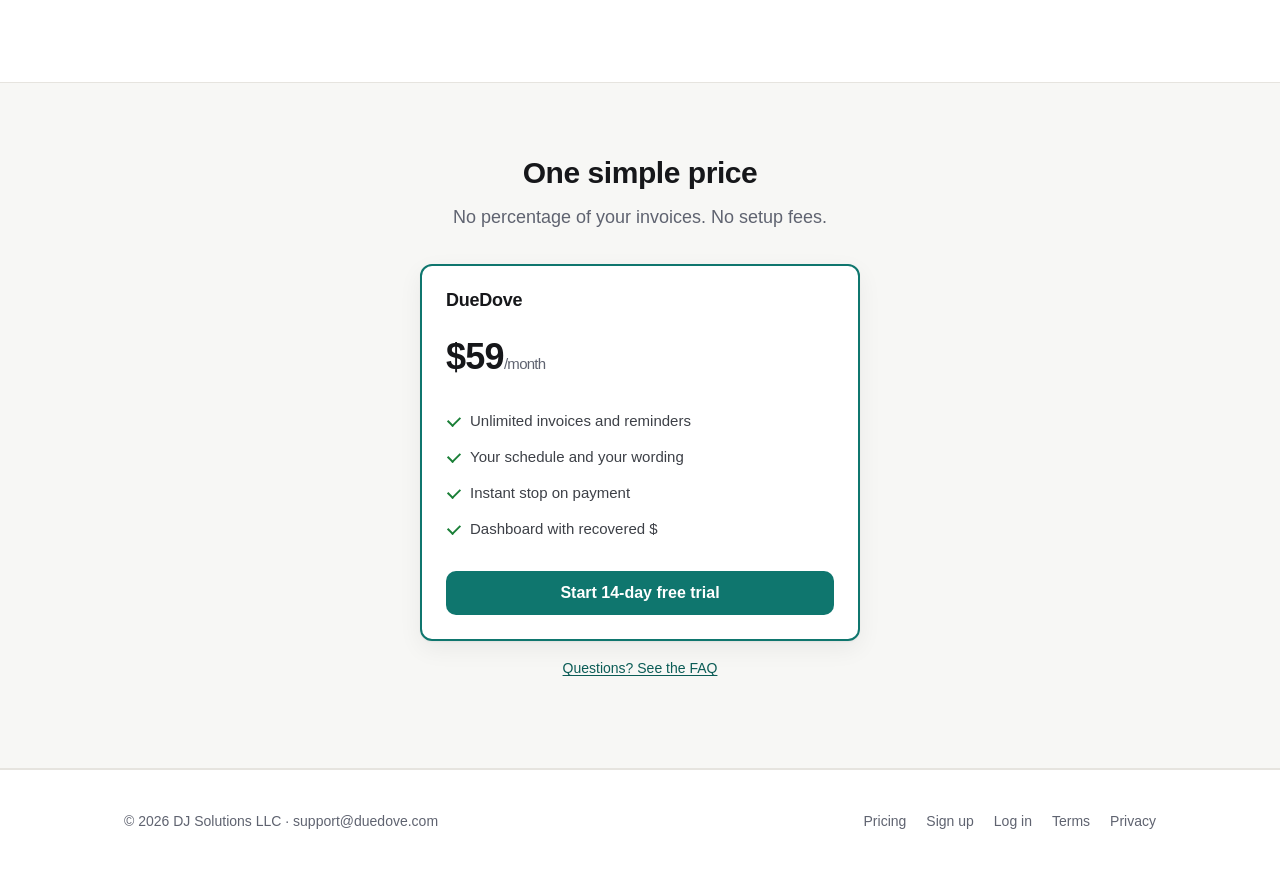
==== commit 6fcdef10: "QuickBooks Online: mark as coming soon; Stripe and Xero available" ====
--- a/index.html
+++ b/index.html
@@ -1,14 +1,14 @@
 <!doctype html><html lang="en"><head><meta charset="utf-8"><meta http-equiv="Content-Security-Policy" content="default-src 'self'; style-src 'self' 'unsafe-inline'; img-src 'self' data:; form-action https://app.duedove.com; base-uri 'none'; object-src 'none'"><meta name="referrer" content="no-referrer">
-<meta name="viewport" content="width=device-width,initial-scale=1"><title>DueDove: polite reminders for overdue Stripe and QuickBooks invoices</title><meta name="description" content="DueDove connects to Stripe or QuickBooks Online and sends friendly, scheduled reminders for overdue invoices, in your name. Stops the moment they pay. $59/month, 14-day free trial."><meta name="theme-color" content="#ffffff"><link rel="icon" href="data:image/svg+xml,%3Csvg xmlns='http://www.w3.org/2000/svg' viewBox='0 0 32 32'%3E%3Crect width='32' height='32' rx='9' fill='%230f766e'/%3E%3Cpath d='M8 18c3-1 5-4 6-8 1 3 3 5 7 5l3-2-1 4c-1 4-5 7-10 7-2 0-4-1-5-2l3-1c-1-1-2-2-3-3z' fill='%23fff'/%3E%3C/svg%3E"><link rel="stylesheet" href="/style.css"></head><body>
+<meta name="viewport" content="width=device-width,initial-scale=1"><title>DueDove: polite reminders for overdue Stripe and Xero invoices</title><meta name="description" content="DueDove connects to Stripe or Xero and sends friendly, scheduled reminders for overdue invoices, in your name. Stops the moment they pay. $59/month, 14-day free trial."><meta name="theme-color" content="#ffffff"><link rel="icon" href="data:image/svg+xml,%3Csvg xmlns='http://www.w3.org/2000/svg' viewBox='0 0 32 32'%3E%3Crect width='32' height='32' rx='9' fill='%230f766e'/%3E%3Cpath d='M8 18c3-1 5-4 6-8 1 3 3 5 7 5l3-2-1 4c-1 4-5 7-10 7-2 0-4-1-5-2l3-1c-1-1-2-2-3-3z' fill='%23fff'/%3E%3C/svg%3E"><link rel="stylesheet" href="/style.css"></head><body>
 <header class="top"><div class="wrap"><a class="logo" href="/"><svg viewBox="0 0 32 32" aria-hidden="true"><rect width="32" height="32" rx="9" fill="#0f766e"/><path d="M8 18c3-1 5-4 6-8 1 3 3 5 7 5l3-2-1 4c-1 4-5 7-10 7-2 0-4-1-5-2l3-1c-1-1-2-2-3-3z" fill="#fff"/></svg>DueDove</a><nav class="nav"><a class="hide-sm" href="/#how">How it works</a><a class="hide-sm" href="/pricing.html">Pricing</a><a href="https://app.duedove.com/login">Log in</a><a class="btn sm" href="/signup.html">Start free trial</a></nav></div></header>
 <main>
 <section class="hero center"><div class="wrap">
-<div class="eyebrow">For businesses that invoice with Stripe or QuickBooks</div>
+<div class="eyebrow">For businesses that invoice with Stripe or Xero</div>
 <h1>Get paid on time without chasing anyone</h1>
-<p class="lead">DueDove sends friendly, well-timed reminders for your unpaid Stripe and QuickBooks invoices, in your name. It stops the moment they pay.</p>
+<p class="lead">DueDove sends friendly, well-timed reminders for your unpaid Stripe and Xero invoices, in your name. It stops the moment they pay.</p>
 <div class="actions"><a class="btn lg" href="/signup.html">Start your 14-day free trial</a><a class="btn link" href="#how">See how it works →</a></div>
 <p class="small" style="margin-top:14px">No card needed · Set up in 2 minutes · $59/month after</p>
-<p class="works small">Works with <b>Stripe</b> · <b>QuickBooks Online</b> · <b>Xero</b></p>
+<p class="works small">Works with <b>Stripe</b> · <b>Xero</b> · QuickBooks Online (coming soon)</p>
 <div class="mock"><div class="mail"><div class="hd"><b>Acme Plumbing</b> &lt;via DueDove&gt;<br>Subject: <b>Following up on invoice INV-0042</b></div>
 <div class="bd"><p>Hi Jordan,</p><p>I wanted to follow up on invoice INV-0042 for <b>$1,250.00</b>, which was due on November 2.</p><span class="pay">Pay invoice</span><p>If something's holding it up, just reply and let me know. Happy to help.</p><p>Thank you,<br>Acme Plumbing</p></div>
 <div class="ft">Replies go to Acme Plumbing · Unsubscribe link included</div></div>
@@ -16,7 +16,7 @@
 <div class="timeline"><span>3 days before</span><span>Due date</span><span>+3 days</span><span class="paid">Paid ✓ reminders stop</span></div></div></div>
 </div></section>
 <section class="soft" id="how"><div class="wrap"><h2 class="center" style="margin-bottom:32px">How it works</h2><div class="grid g3">
-<div class="card step"><div class="n">1</div><h3>Connect Stripe or QuickBooks</h3><p>One click. We see your open invoices. We never change anything or move money.</p></div>
+<div class="card step"><div class="n">1</div><h3>Connect Stripe or Xero</h3><p>One click. We see your open invoices. We never change anything or move money.</p></div>
 <div class="card step"><div class="n">2</div><h3>Pick your schedule</h3><p>Start with ours: 3 days before, on the due date, then 3, 7 and 14 days after. Change it anytime.</p></div>
 <div class="card step"><div class="n">3</div><h3>Get paid</h3><p>Customers get a polite note with a pay link. When they pay, reminders stop.</p></div></div></div></section>
 <section><div class="wrap"><div class="grid g4">
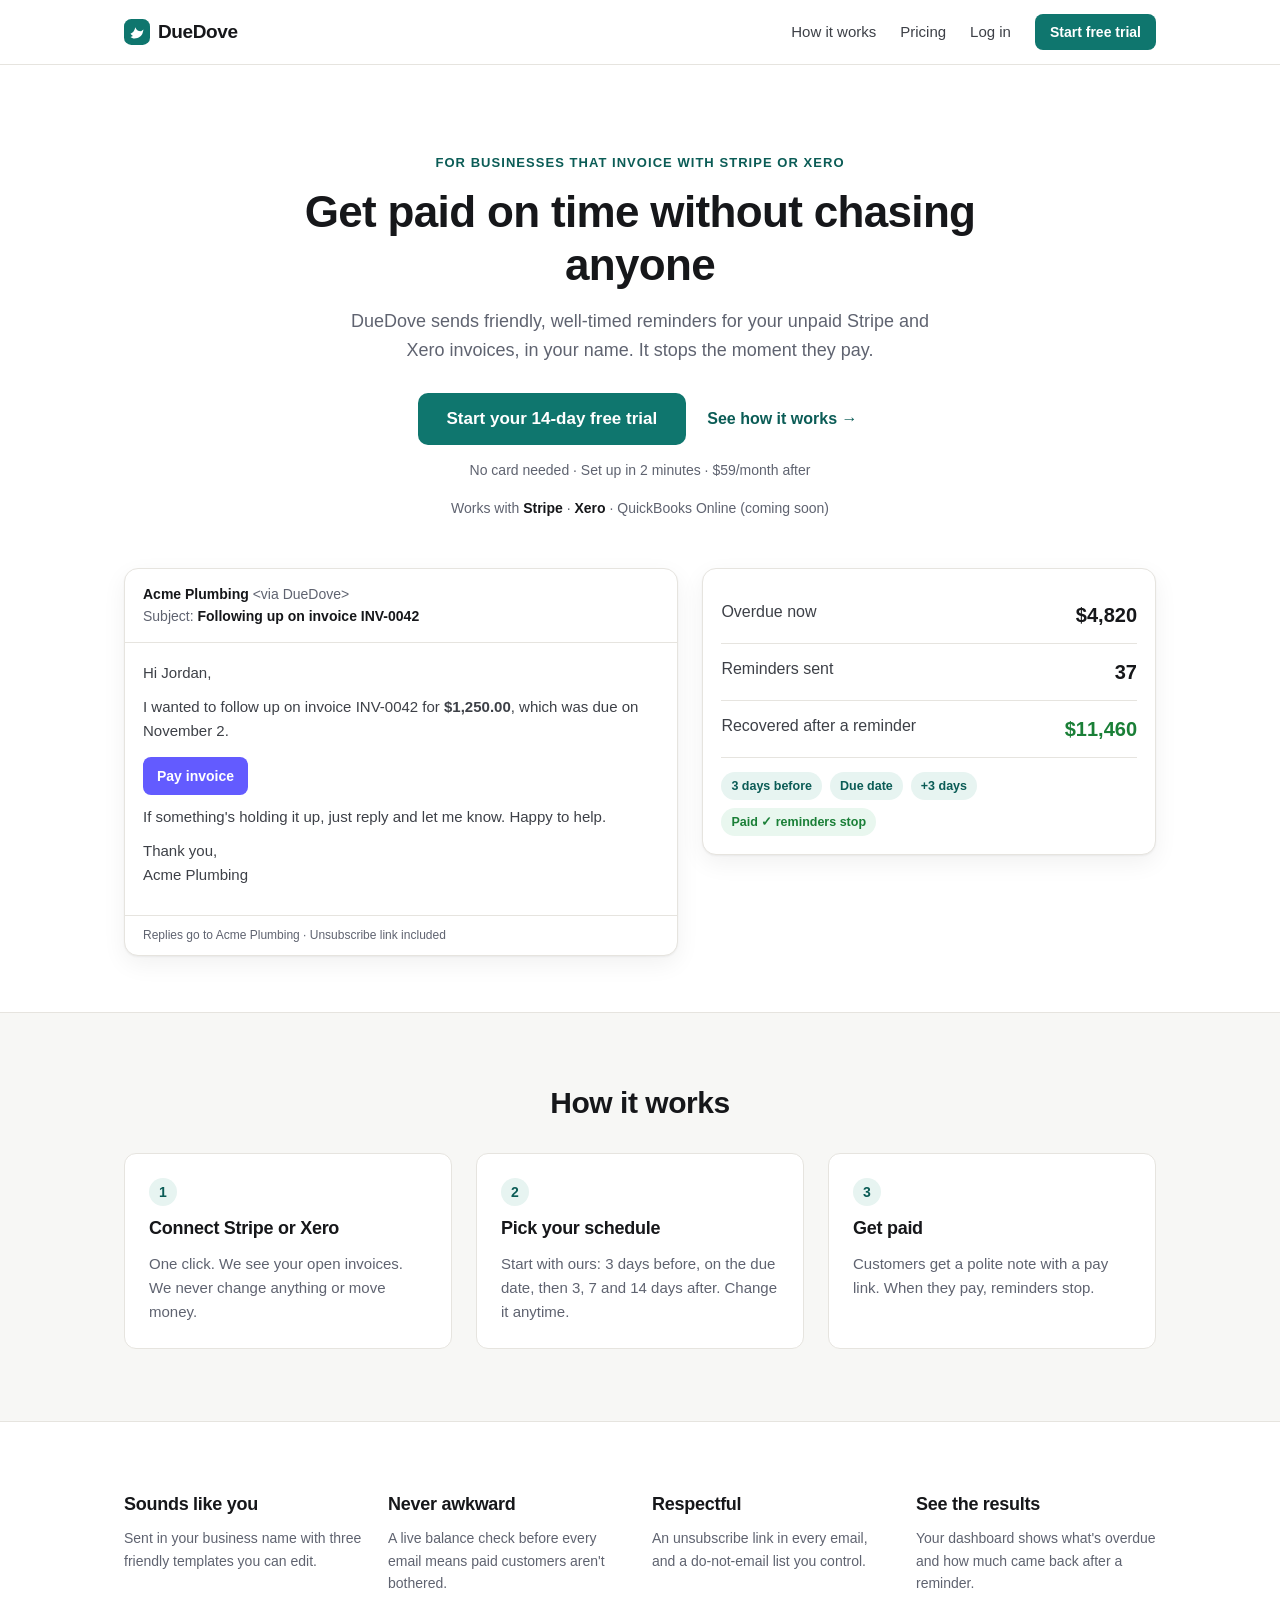
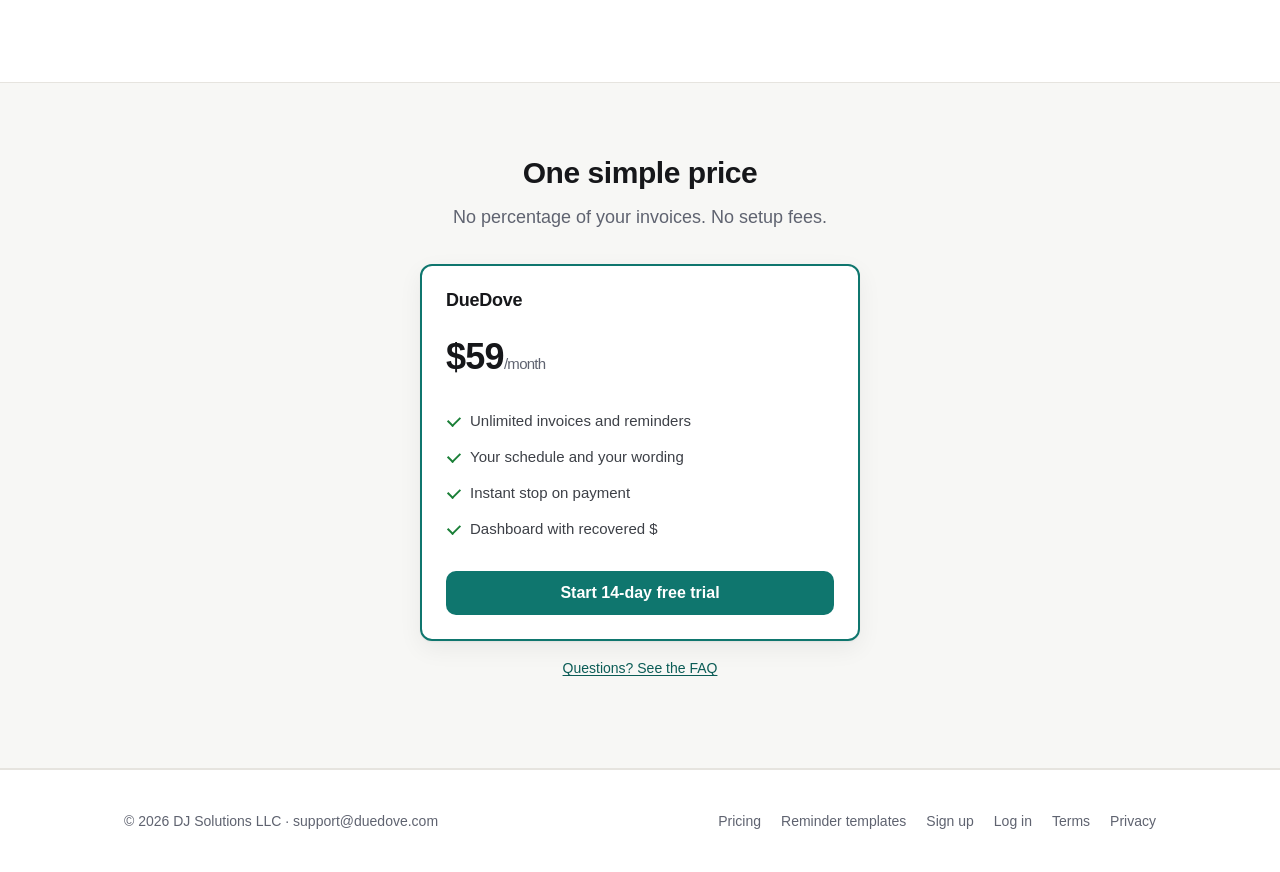
==== commit cabfb70f: "Free overdue invoice reminder email templates page; footer link; sitemap" ====
--- a/index.html
+++ b/index.html
@@ -28,4 +28,4 @@
 <div class="card plan pop price-hero" style="text-align:left"><h3>DueDove</h3><div class="price">$59<small>/month</small></div><ul><li>Unlimited invoices and reminders</li><li>Your schedule and your wording</li><li>Instant stop on payment</li><li>Dashboard with recovered $</li></ul><a class="btn" href="/signup.html">Start 14-day free trial</a></div>
 <p class="small" style="margin-top:16px"><a href="/pricing.html">Questions? See the FAQ</a></p></div></section>
 </main>
-<footer><div class="wrap"><div>© 2026 DJ Solutions LLC · <a href="mailto:support@duedove.com">support@duedove.com</a></div><nav><a href="/pricing.html">Pricing</a><a href="/signup.html">Sign up</a><a href="https://app.duedove.com/login">Log in</a><a href="/terms.html">Terms</a><a href="/privacy.html">Privacy</a></nav></div></footer></body></html>+<footer><div class="wrap"><div>© 2026 DJ Solutions LLC · <a href="mailto:support@duedove.com">support@duedove.com</a></div><nav><a href="/pricing.html">Pricing</a><a href="/invoice-reminder-email-templates.html">Reminder templates</a><a href="/signup.html">Sign up</a><a href="https://app.duedove.com/login">Log in</a><a href="/terms.html">Terms</a><a href="/privacy.html">Privacy</a></nav></div></footer><script src="/v.js" defer></script></body></html>
